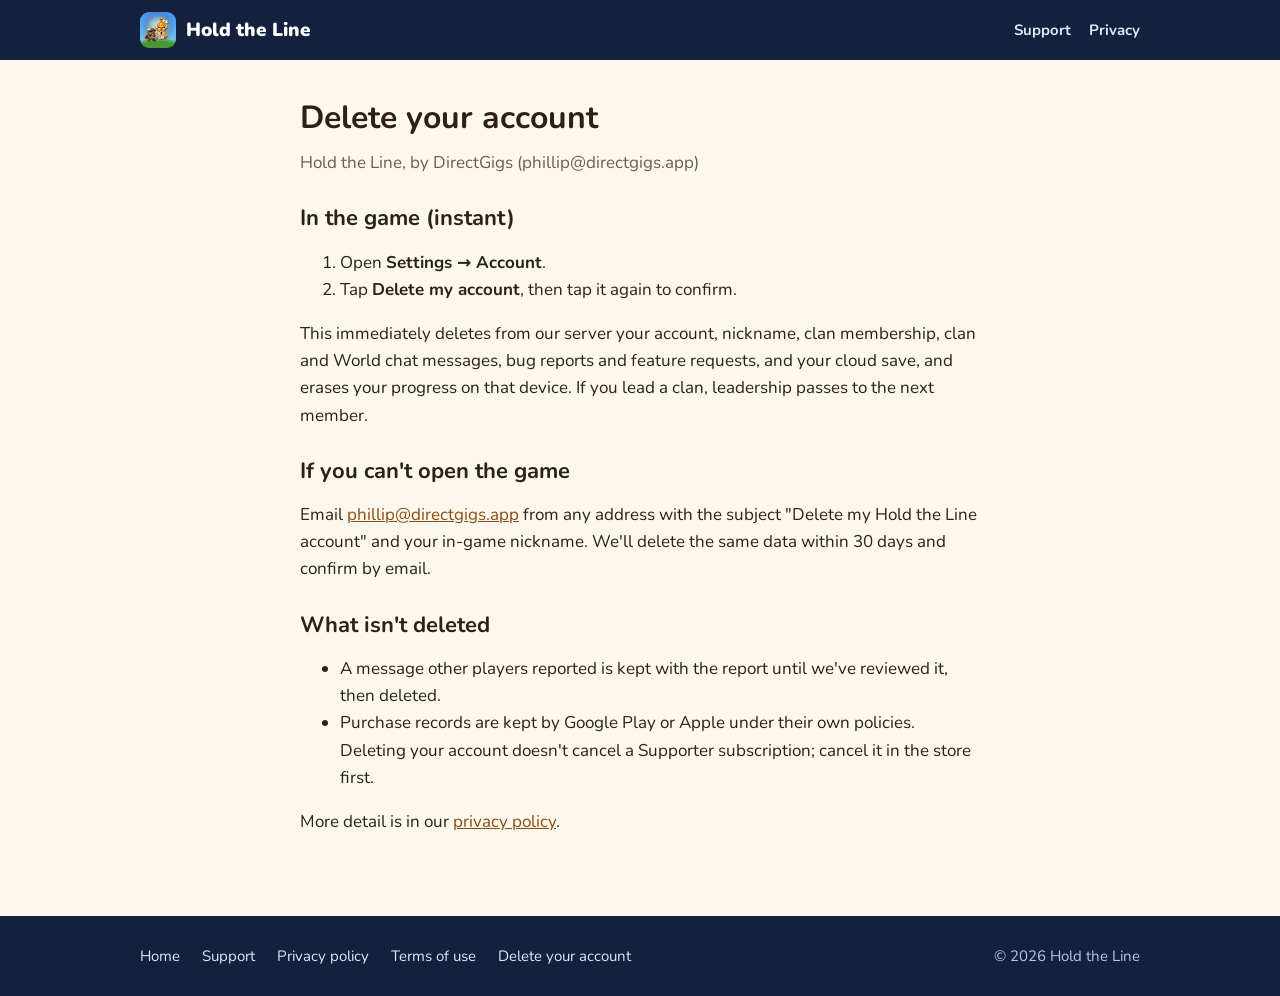
==== delete-account.html @ fb3216eb "Game website: home page, support, terms, account deletion, app-ads.txt Co-Authored-By: Claude Opus 5" ====
<!doctype html>
<html lang="en">
<head>
<meta charset="utf-8">
<meta name="viewport" content="width=device-width, initial-scale=1">
<title>Hold the Line: Delete your account</title>
<link rel="icon" href="img/icon.png">
<link rel="stylesheet" href="https://fonts.googleapis.com/css2?family=Nunito:wght@600;700;800;900&display=swap">
<link rel="stylesheet" href="style.css">
</head>
<body>
<header class="top">
  <div class="wrap">
    <a class="brand" href="./"><img src="img/icon.png" alt="">Hold the Line</a>
    <nav>
      <a href="support.html">Support</a>
      <a href="privacy.html">Privacy</a>
    </nav>
  </div>
</header>
<main class="doc">
<h1>Delete your account</h1>
<p class="meta">Hold the Line, by DirectGigs (phillip@directgigs.app)</p>
<h2>In the game (instant)</h2>
<ol>
  <li>Open <strong>Settings → Account</strong>.</li>
  <li>Tap <strong>Delete my account</strong>, then tap it again to confirm.</li>
</ol>
<p>This immediately deletes from our server your account, nickname, clan membership, clan and World chat messages, bug reports and feature requests, and your cloud save, and erases your progress on that device. If you lead a clan, leadership passes to the next member.</p>
<h2>If you can't open the game</h2>
<p>Email <a href="mailto:phillip@directgigs.app?subject=Delete%20my%20Hold%20the%20Line%20account">phillip@directgigs.app</a> from any address with the subject "Delete my Hold the Line account" and your in-game nickname. We'll delete the same data within 30 days and confirm by email.</p>
<h2>What isn't deleted</h2>
<ul>
  <li>A message other players reported is kept with the report until we've reviewed it, then deleted.</li>
  <li>Purchase records are kept by Google Play or Apple under their own policies. Deleting your account doesn't cancel a Supporter subscription; cancel it in the store first.</li>
</ul>
<p>More detail is in our <a href="privacy.html">privacy policy</a>.</p>
</main>
<footer>
  <div class="wrap">
    <a href="./">Home</a>
    <a href="support.html">Support</a>
    <a href="privacy.html">Privacy policy</a>
    <a href="terms.html">Terms of use</a>
    <a href="delete-account.html">Delete your account</a>
    <span class="copy">&copy; 2026 Hold the Line</span>
  </div>
</footer>
</body>
</html>
---- style.css ----
:root {
  --navy: #14213d;
  --navy-2: #1b2a4a;
  --sky: #3f7fe0;
  --gold: #ffd23f;
  --gold-dark: #c98a12;
  --cream: #fdf8ee;
  --ink: #2b2118;
  --muted: #6b5d4f;
  --green: #4caf50;
  --card: #ffffff;
  --line: #eadfca;
}

* { box-sizing: border-box; }
html { -webkit-text-size-adjust: 100%; }
body {
  margin: 0;
  background: var(--cream);
  color: var(--ink);
  font: 17px/1.6 "Nunito", system-ui, -apple-system, "Segoe UI", sans-serif;
}
img { max-width: 100%; display: block; }
a { color: #8a4b12; }

.wrap { max-width: 1040px; margin: 0 auto; padding: 0 20px; }

/* Header */
.top {
  background: var(--navy);
  color: #fff;
  position: sticky; top: 0; z-index: 10;
}
.top .wrap { display: flex; align-items: center; gap: 14px; height: 60px; }
.brand { display: flex; align-items: center; gap: 10px; color: #fff; text-decoration: none; font-weight: 900; font-size: 19px; }
.brand img { width: 36px; height: 36px; border-radius: 9px; }
.top nav { margin-left: auto; display: flex; gap: 18px; }
.top nav a { color: #dbe6ff; text-decoration: none; font-weight: 700; font-size: 15px; }
.top nav a:hover { color: var(--gold); }

/* Hero */
.hero {
  background: radial-gradient(1200px 500px at 70% 0%, #4f8ff0 0%, #2a5fc4 45%, var(--navy-2) 100%);
  color: #fff;
  overflow: hidden;
}
.hero .wrap { display: grid; grid-template-columns: 1.1fr 0.9fr; gap: 40px; align-items: center; padding-top: 56px; padding-bottom: 56px; }
.hero h1 {
  font-size: clamp(40px, 7vw, 68px); line-height: 1.02; margin: 0 0 14px;
  color: var(--gold); text-shadow: 0 4px 0 #8a5a00, 0 8px 24px rgba(0,0,0,.35);
  letter-spacing: -0.5px;
}
.hero p.lead { font-size: 20px; margin: 0 0 26px; color: #eaf1ff; max-width: 30em; }
.badges { display: flex; flex-wrap: wrap; gap: 12px; align-items: center; }
.store {
  display: inline-flex; align-items: center; gap: 10px; padding: 10px 18px; border-radius: 14px;
  background: #000; color: #fff; text-decoration: none; font-weight: 800; border: 2px solid rgba(255,255,255,.25);
}
.store small { display: block; font-weight: 600; font-size: 11px; opacity: .8; line-height: 1.1; }
.store b { display: block; font-size: 18px; line-height: 1.1; }
.store.soon { opacity: .65; pointer-events: none; }
.chips { display: flex; flex-wrap: wrap; gap: 8px; margin-top: 20px; }
.chip { background: rgba(255,255,255,.14); border: 1px solid rgba(255,255,255,.25); padding: 4px 12px; border-radius: 999px; font-size: 14px; font-weight: 700; }
.phone {
  justify-self: center; width: min(320px, 80vw);
  border-radius: 34px; padding: 10px; background: #0b1220;
  box-shadow: 0 30px 60px rgba(0,0,0,.45), inset 0 0 0 2px #2a3550;
  transform: rotate(3deg);
}
.phone img { border-radius: 26px; }

/* Sections */
section.band { padding: 64px 0; }
section.band.alt { background: #f5ecd9; }
h2 { font-size: clamp(28px, 4vw, 38px); margin: 0 0 10px; line-height: 1.15; }
.sub { color: var(--muted); margin: 0 0 32px; font-size: 18px; }
.grid3 { display: grid; grid-template-columns: repeat(3, 1fr); gap: 20px; }
.card {
  background: var(--card); border: 1px solid var(--line); border-radius: 20px; padding: 22px;
  box-shadow: 0 6px 0 var(--line);
}
.card .art { height: 120px; display: grid; place-items: center; margin-bottom: 8px; }
.card .art img { max-height: 120px; width: auto; }
.card h3 { margin: 4px 0 6px; font-size: 21px; }
.card p { margin: 0; color: var(--muted); }

.lineup { display: flex; justify-content: center; align-items: flex-end; gap: 10px; flex-wrap: wrap; margin-top: 8px; }
.lineup img { height: 140px; width: auto; filter: drop-shadow(0 8px 10px rgba(0,0,0,.25)); }

.fair { display: grid; grid-template-columns: auto 1fr; gap: 24px; align-items: center; }
.fair img { width: 120px; }
.fair ul { margin: 10px 0 0; padding-left: 20px; }
.fair li { margin: 4px 0; }

/* Plain pages (privacy, terms, support) */
main.doc { max-width: 720px; margin: 0 auto; padding: 32px 20px 64px; }
main.doc h1 { font-size: 32px; margin: 0 0 6px; }
main.doc h2 { font-size: 22px; margin: 30px 0 8px; }
main.doc .meta { color: var(--muted); margin: 0 0 20px; }
details { background: #fff; border: 1px solid var(--line); border-radius: 14px; padding: 12px 16px; margin: 10px 0; }
summary { font-weight: 800; cursor: pointer; }

/* Footer */
footer { background: var(--navy); color: #b9c6e4; padding: 28px 0; font-size: 15px; }
footer .wrap { display: flex; flex-wrap: wrap; gap: 14px 22px; align-items: center; }
footer a { color: #dbe6ff; text-decoration: none; }
footer a:hover { color: var(--gold); }
footer .copy { margin-left: auto; }

@media (max-width: 760px) {
  .hero .wrap { grid-template-columns: 1fr; padding-top: 36px; }
  .phone { transform: none; }
  .grid3 { grid-template-columns: 1fr; }
  .top nav { gap: 12px; }
  .top nav a.hide-sm { display: none; }
  .fair { grid-template-columns: 1fr; }
  footer .copy { margin-left: 0; }
}
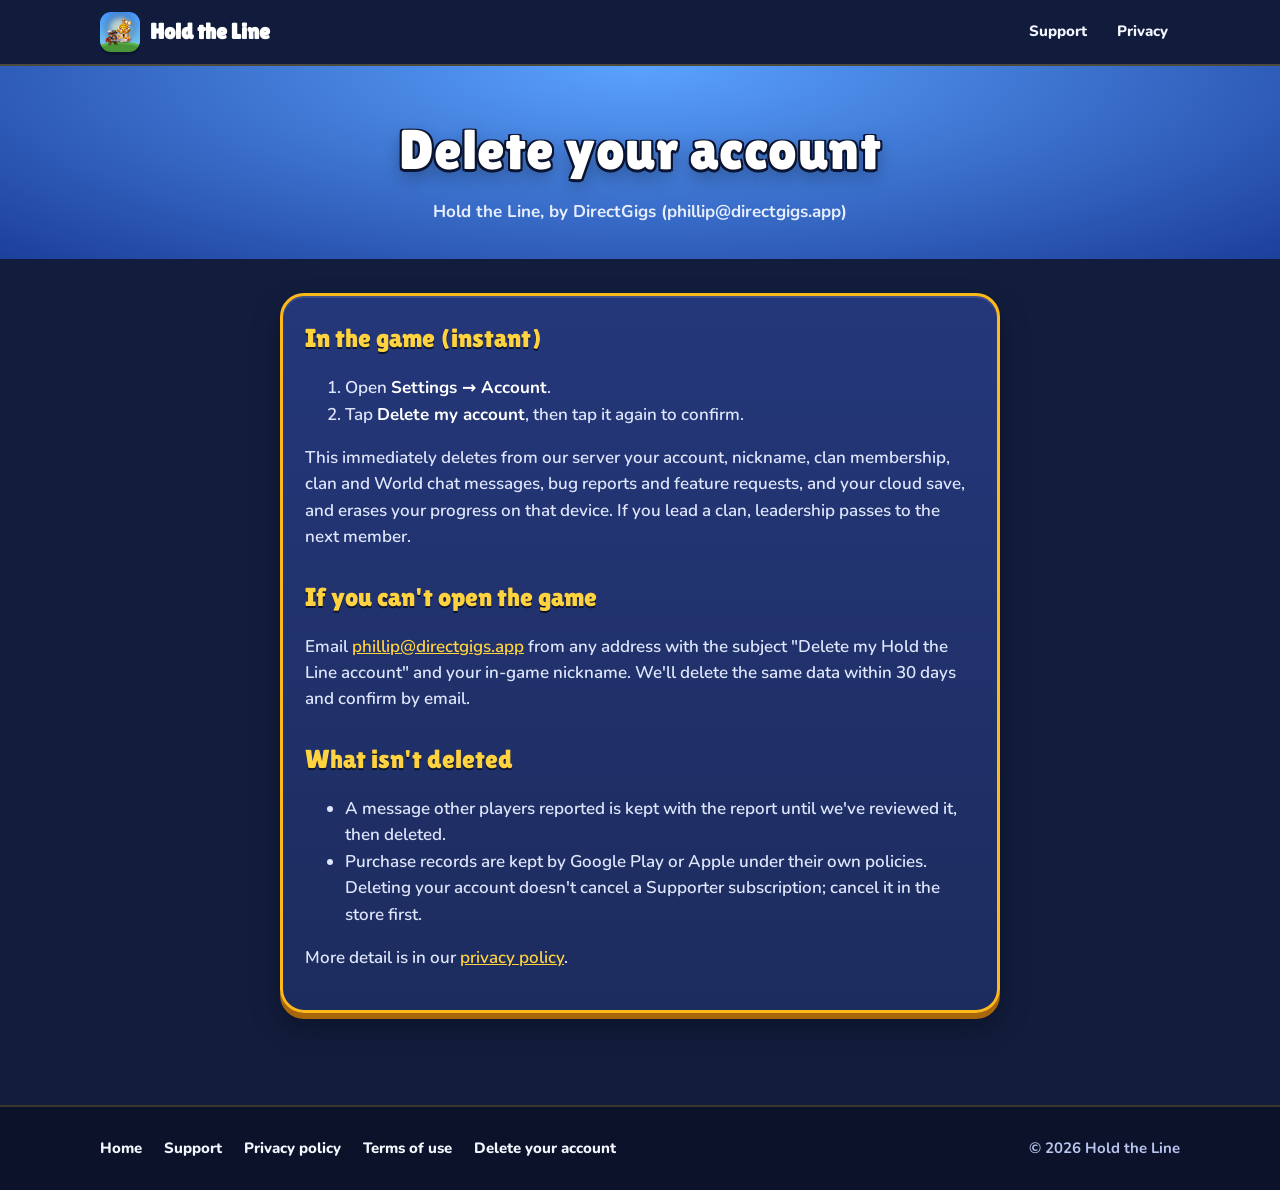
==== commit 01d619e0: "Website redesign in the game's style Sky rays and outlined gold Lilita lettering like the game's men" ====
--- a/delete-account.html
+++ b/delete-account.html
@@ -5,7 +5,7 @@
 <meta name="viewport" content="width=device-width, initial-scale=1">
 <title>Hold the Line: Delete your account</title>
 <link rel="icon" href="img/icon.png">
-<link rel="stylesheet" href="https://fonts.googleapis.com/css2?family=Nunito:wght@600;700;800;900&display=swap">
+<link rel="stylesheet" href="https://fonts.googleapis.com/css2?family=Lilita+One&family=Nunito:wght@600;700;800;900&display=swap">
 <link rel="stylesheet" href="style.css">
 </head>
 <body>
@@ -18,9 +18,12 @@
     </nav>
   </div>
 </header>
+<section class="pagehead">
+  <h1 class="gtitle">Delete your account</h1>
+  <p>Hold the Line, by DirectGigs (phillip@directgigs.app)</p>
+</section>
 <main class="doc">
-<h1>Delete your account</h1>
-<p class="meta">Hold the Line, by DirectGigs (phillip@directgigs.app)</p>
+<div class="panel">
 <h2>In the game (instant)</h2>
 <ol>
   <li>Open <strong>Settings → Account</strong>.</li>
@@ -35,6 +38,7 @@
   <li>Purchase records are kept by Google Play or Apple under their own policies. Deleting your account doesn't cancel a Supporter subscription; cancel it in the store first.</li>
 </ul>
 <p>More detail is in our <a href="privacy.html">privacy policy</a>.</p>
+</div>
 </main>
 <footer>
   <div class="wrap">
--- a/style.css
+++ b/style.css
@@ -1,118 +1,259 @@
+/* Hold the Line website. Styled like the game's own menus: sky-blue
+   rays, Lilita One headings with a dark outline, navy panels edged in
+   gold, and chunky buttons with a pressed-down lip. */
 :root {
-  --navy: #14213d;
-  --navy-2: #1b2a4a;
-  --sky: #3f7fe0;
+  --sky-1: #5aa2ff;
+  --sky-2: #2f6fe0;
+  --sky-3: #1c3f9a;
+  --navy: #121d3d;
+  --navy-2: #1a2a57;
+  --panel: #1d2c5e;
+  --panel-2: #24377a;
   --gold: #ffd23f;
-  --gold-dark: #c98a12;
-  --cream: #fdf8ee;
-  --ink: #2b2118;
-  --muted: #6b5d4f;
-  --green: #4caf50;
-  --card: #ffffff;
-  --line: #eadfca;
+  --gold-2: #ffb81c;
+  --gold-dark: #a8650a;
+  --ink: #2a1a08;
+  --text: #f4f7ff;
+  --muted: #b8c6ef;
+  --grass-1: #7fd04b;
+  --grass-2: #3f9a2c;
+  --night-1: #3a1d6b;
+  --night-2: #170c33;
+  --display: "Lilita One", "Arial Rounded MT Bold", system-ui, sans-serif;
+  --body: "Nunito", system-ui, -apple-system, "Segoe UI", sans-serif;
 }
 
 * { box-sizing: border-box; }
-html { -webkit-text-size-adjust: 100%; }
+html { -webkit-text-size-adjust: 100%; scroll-behavior: smooth; }
 body {
   margin: 0;
-  background: var(--cream);
-  color: var(--ink);
-  font: 17px/1.6 "Nunito", system-ui, -apple-system, "Segoe UI", sans-serif;
+  background: var(--navy);
+  color: var(--text);
+  font: 700 17px/1.55 var(--body);
+  overflow-x: hidden;
 }
 img { max-width: 100%; display: block; }
-a { color: #8a4b12; }
-
-.wrap { max-width: 1040px; margin: 0 auto; padding: 0 20px; }
-
-/* Header */
+a { color: var(--gold); }
+.wrap { max-width: 1120px; margin: 0 auto; padding: 0 20px; }
+
+/* Outlined game lettering. */
+.gtitle, h2.g {
+  font-family: var(--display);
+  font-weight: 400;
+  letter-spacing: 0.5px;
+  color: #fff;
+  -webkit-text-stroke: 0;
+  text-shadow:
+    0 3px 0 #0b1430, 2px 2px 0 #0b1430, -2px 2px 0 #0b1430, 2px -1px 0 #0b1430, -2px -1px 0 #0b1430,
+    0 8px 18px rgba(0, 0, 0, 0.35);
+}
+
+/* ---------- top bar ---------- */
 .top {
-  background: var(--navy);
-  color: #fff;
-  position: sticky; top: 0; z-index: 10;
-}
-.top .wrap { display: flex; align-items: center; gap: 14px; height: 60px; }
-.brand { display: flex; align-items: center; gap: 10px; color: #fff; text-decoration: none; font-weight: 900; font-size: 19px; }
-.brand img { width: 36px; height: 36px; border-radius: 9px; }
-.top nav { margin-left: auto; display: flex; gap: 18px; }
-.top nav a { color: #dbe6ff; text-decoration: none; font-weight: 700; font-size: 15px; }
-.top nav a:hover { color: var(--gold); }
-
-/* Hero */
-.hero {
-  background: radial-gradient(1200px 500px at 70% 0%, #4f8ff0 0%, #2a5fc4 45%, var(--navy-2) 100%);
-  color: #fff;
-  overflow: hidden;
-}
-.hero .wrap { display: grid; grid-template-columns: 1.1fr 0.9fr; gap: 40px; align-items: center; padding-top: 56px; padding-bottom: 56px; }
-.hero h1 {
-  font-size: clamp(40px, 7vw, 68px); line-height: 1.02; margin: 0 0 14px;
-  color: var(--gold); text-shadow: 0 4px 0 #8a5a00, 0 8px 24px rgba(0,0,0,.35);
-  letter-spacing: -0.5px;
-}
-.hero p.lead { font-size: 20px; margin: 0 0 26px; color: #eaf1ff; max-width: 30em; }
-.badges { display: flex; flex-wrap: wrap; gap: 12px; align-items: center; }
+  position: sticky; top: 0; z-index: 20;
+  background: rgba(18, 29, 61, 0.92);
+  backdrop-filter: blur(8px);
+  border-bottom: 2px solid rgba(255, 210, 63, 0.25);
+}
+.top .wrap { display: flex; align-items: center; gap: 14px; height: 64px; }
+.brand { display: flex; align-items: center; gap: 10px; color: #fff; text-decoration: none; font-family: var(--display); font-size: 22px; }
+.brand img { width: 40px; height: 40px; border-radius: 11px; box-shadow: 0 3px 0 #0b1430; }
+.top nav { margin-left: auto; display: flex; gap: 6px; }
+.top nav a {
+  color: var(--text); text-decoration: none; font-weight: 800; font-size: 15px;
+  padding: 7px 12px; border-radius: 10px;
+}
+.top nav a:hover { background: rgba(255, 255, 255, 0.08); color: var(--gold); }
+
+/* ---------- buttons ---------- */
+.btn {
+  display: inline-flex; align-items: center; justify-content: center; gap: 10px;
+  font-family: var(--display); font-size: 24px; color: var(--ink); text-decoration: none;
+  padding: 14px 30px 12px; border-radius: 18px;
+  background: linear-gradient(#ffe46b, var(--gold-2));
+  box-shadow: 0 6px 0 var(--gold-dark), 0 10px 20px rgba(0, 0, 0, 0.3), inset 0 2px 0 rgba(255, 255, 255, 0.6);
+  transition: transform 0.08s, box-shadow 0.08s;
+}
+.btn:hover { transform: translateY(-1px); }
+.btn:active { transform: translateY(4px); box-shadow: 0 2px 0 var(--gold-dark), inset 0 2px 0 rgba(255, 255, 255, 0.6); }
 .store {
   display: inline-flex; align-items: center; gap: 10px; padding: 10px 18px; border-radius: 14px;
-  background: #000; color: #fff; text-decoration: none; font-weight: 800; border: 2px solid rgba(255,255,255,.25);
-}
-.store small { display: block; font-weight: 600; font-size: 11px; opacity: .8; line-height: 1.1; }
-.store b { display: block; font-size: 18px; line-height: 1.1; }
-.store.soon { opacity: .65; pointer-events: none; }
-.chips { display: flex; flex-wrap: wrap; gap: 8px; margin-top: 20px; }
-.chip { background: rgba(255,255,255,.14); border: 1px solid rgba(255,255,255,.25); padding: 4px 12px; border-radius: 999px; font-size: 14px; font-weight: 700; }
+  background: #050811; color: #fff; text-decoration: none; border: 2px solid rgba(255, 255, 255, 0.28);
+  box-shadow: 0 5px 0 #000;
+}
+.store small { display: block; font-weight: 700; font-size: 11px; opacity: 0.8; line-height: 1.1; letter-spacing: 0.3px; }
+.store b { display: block; font-size: 19px; line-height: 1.1; font-weight: 800; }
+.store.soon { opacity: 0.6; }
+
+/* ---------- hero ---------- */
+.hero {
+  position: relative; overflow: hidden; isolation: isolate;
+  background: radial-gradient(ellipse at 50% 30%, var(--sky-1) 0%, var(--sky-2) 45%, var(--sky-3) 100%);
+  padding: 46px 0 0;
+}
+.rays {
+  position: absolute; inset: -60%; z-index: -1; opacity: 0.22;
+  background: repeating-conic-gradient(from 0deg at 50% 50%, #fff 0deg 7deg, transparent 7deg 20deg);
+  animation: spin 90s linear infinite;
+  mask-image: radial-gradient(circle at 50% 50%, #000 0%, transparent 60%);
+  -webkit-mask-image: radial-gradient(circle at 50% 50%, #000 0%, transparent 60%);
+}
+@keyframes spin { to { transform: rotate(360deg); } }
+@media (prefers-reduced-motion: reduce) { .rays, .float { animation: none !important; } }
+
+.hero .wrap { display: grid; grid-template-columns: 1.05fr 0.95fr; gap: 30px; align-items: center; }
+.kicker {
+  display: inline-block; background: rgba(10, 20, 50, 0.45); border: 2px solid rgba(255, 255, 255, 0.25);
+  padding: 5px 14px; border-radius: 999px; font-weight: 800; font-size: 14px; letter-spacing: 0.6px; text-transform: uppercase;
+}
+.hero h1 {
+  margin: 14px 0 10px; line-height: 0.95; font-size: clamp(54px, 9vw, 104px);
+  font-family: var(--display); font-weight: 400; color: var(--gold);
+  text-shadow:
+    0 5px 0 var(--gold-dark), 3px 3px 0 #5a2d00, -3px 3px 0 #5a2d00, 3px -2px 0 #5a2d00, -3px -2px 0 #5a2d00,
+    0 7px 0 #5a2d00, 0 16px 30px rgba(0, 0, 0, 0.4);
+}
+.hero .lead { font-size: 20px; max-width: 30em; margin: 0 0 26px; color: #fff; text-shadow: 0 2px 0 rgba(10, 20, 50, 0.5); }
+.cta { display: flex; flex-wrap: wrap; gap: 14px; align-items: center; }
+.chips { display: flex; flex-wrap: wrap; gap: 8px; margin-top: 22px; }
+.chip {
+  background: rgba(10, 20, 50, 0.4); border: 2px solid rgba(255, 255, 255, 0.22);
+  padding: 4px 12px; border-radius: 999px; font-size: 14px; font-weight: 800;
+}
+.chip b { color: var(--gold); }
+
+.stage { position: relative; height: 520px; }
+.stage .castle { position: absolute; left: 50%; bottom: 40px; width: 360px; transform: translateX(-50%); filter: drop-shadow(0 18px 18px rgba(0, 0, 0, 0.35)); }
+.stage .hero-c { position: absolute; left: 0; bottom: 6px; width: 240px; filter: drop-shadow(0 14px 14px rgba(0, 0, 0, 0.35)); }
+.stage .boss-c { position: absolute; right: -10px; bottom: 30px; width: 230px; filter: drop-shadow(0 14px 14px rgba(0, 0, 0, 0.35)); }
+.stage .roc { position: absolute; right: 30px; top: 0; width: 170px; }
+.float { animation: bob 4s ease-in-out infinite; }
+.float.b { animation-delay: -1.3s; }
+.float.c { animation-delay: -2.6s; }
+@keyframes bob { 50% { transform: translateY(-10px); } }
+.stage .castle.float { animation-name: bobc; }
+@keyframes bobc { 0%, 100% { transform: translateX(-50%); } 50% { transform: translateX(-50%) translateY(-8px); } }
+
+.grassline {
+  height: 70px; margin-top: -10px;
+  background: linear-gradient(var(--grass-1), var(--grass-2));
+  border-top: 4px solid #a6e86b;
+  box-shadow: inset 0 -10px 0 rgba(0, 0, 0, 0.12);
+  border-radius: 50% 50% 0 0 / 30px 30px 0 0;
+}
+
+/* ---------- sections ---------- */
+section.band { padding: 72px 0; position: relative; }
+section.band.grass { background: linear-gradient(var(--grass-2), #2e7a22); padding-top: 20px; }
+section.band.night { background: radial-gradient(ellipse at 50% 0%, var(--night-1), var(--night-2) 75%); }
+section.band.deep { background: linear-gradient(var(--navy-2), var(--navy)); }
+.head { text-align: center; margin: 0 auto 36px; max-width: 760px; }
+h2.g { font-size: clamp(34px, 5vw, 52px); margin: 0 0 8px; line-height: 1.05; }
+.head p { margin: 0; color: var(--muted); font-size: 19px; }
+.grass .head p { color: #eaffdd; }
+
+/* Navy-and-gold panels, like the quest cards in the game. */
+.panel {
+  background: linear-gradient(var(--panel-2), var(--panel));
+  border: 3px solid var(--gold-2);
+  border-radius: 24px;
+  box-shadow: 0 6px 0 var(--gold-dark), 0 14px 28px rgba(0, 0, 0, 0.35), inset 0 2px 0 rgba(255, 255, 255, 0.12);
+  padding: 22px;
+}
+.grid3 { display: grid; grid-template-columns: repeat(3, 1fr); gap: 22px; }
+.feat { text-align: center; padding-top: 10px; }
+.feat .art { height: 190px; display: grid; place-items: end center; margin: -50px 0 10px; }
+.feat .art img { max-height: 200px; width: auto; filter: drop-shadow(0 12px 12px rgba(0, 0, 0, 0.4)); }
+.feat h3 { font-family: var(--display); font-weight: 400; font-size: 30px; margin: 0 0 6px; color: var(--gold); text-shadow: 0 3px 0 #0b1430; }
+.feat p { margin: 0; color: var(--muted); }
+.grid3.lift { margin-top: 70px; }
+
+/* Screenshot strip in phone frames. */
+.phones {
+  display: flex; gap: 22px; overflow-x: auto; scroll-snap-type: x mandatory;
+  padding: 10px 20px 26px; margin: 0 -20px;
+  scrollbar-width: thin;
+}
 .phone {
-  justify-self: center; width: min(320px, 80vw);
-  border-radius: 34px; padding: 10px; background: #0b1220;
-  box-shadow: 0 30px 60px rgba(0,0,0,.45), inset 0 0 0 2px #2a3550;
-  transform: rotate(3deg);
-}
-.phone img { border-radius: 26px; }
-
-/* Sections */
-section.band { padding: 64px 0; }
-section.band.alt { background: #f5ecd9; }
-h2 { font-size: clamp(28px, 4vw, 38px); margin: 0 0 10px; line-height: 1.15; }
-.sub { color: var(--muted); margin: 0 0 32px; font-size: 18px; }
-.grid3 { display: grid; grid-template-columns: repeat(3, 1fr); gap: 20px; }
-.card {
-  background: var(--card); border: 1px solid var(--line); border-radius: 20px; padding: 22px;
-  box-shadow: 0 6px 0 var(--line);
-}
-.card .art { height: 120px; display: grid; place-items: center; margin-bottom: 8px; }
-.card .art img { max-height: 120px; width: auto; }
-.card h3 { margin: 4px 0 6px; font-size: 21px; }
-.card p { margin: 0; color: var(--muted); }
-
-.lineup { display: flex; justify-content: center; align-items: flex-end; gap: 10px; flex-wrap: wrap; margin-top: 8px; }
-.lineup img { height: 140px; width: auto; filter: drop-shadow(0 8px 10px rgba(0,0,0,.25)); }
-
-.fair { display: grid; grid-template-columns: auto 1fr; gap: 24px; align-items: center; }
-.fair img { width: 120px; }
-.fair ul { margin: 10px 0 0; padding-left: 20px; }
-.fair li { margin: 4px 0; }
-
-/* Plain pages (privacy, terms, support) */
-main.doc { max-width: 720px; margin: 0 auto; padding: 32px 20px 64px; }
-main.doc h1 { font-size: 32px; margin: 0 0 6px; }
-main.doc h2 { font-size: 22px; margin: 30px 0 8px; }
-main.doc .meta { color: var(--muted); margin: 0 0 20px; }
-details { background: #fff; border: 1px solid var(--line); border-radius: 14px; padding: 12px 16px; margin: 10px 0; }
-summary { font-weight: 800; cursor: pointer; }
-
-/* Footer */
-footer { background: var(--navy); color: #b9c6e4; padding: 28px 0; font-size: 15px; }
-footer .wrap { display: flex; flex-wrap: wrap; gap: 14px 22px; align-items: center; }
-footer a { color: #dbe6ff; text-decoration: none; }
+  flex: 0 0 auto; width: 250px; scroll-snap-align: center; margin: 0;
+  border-radius: 34px; padding: 9px; background: #070b18;
+  box-shadow: 0 0 0 3px #2c3a66, 0 20px 40px rgba(0, 0, 0, 0.5);
+}
+.phone img { border-radius: 26px; width: 100%; height: 470px; object-fit: cover; object-position: top; }
+.phone figcaption { text-align: center; font-family: var(--display); font-size: 20px; padding: 10px 0 2px; color: #fff; }
+@media (min-width: 1160px) { .phones { justify-content: center; overflow: visible; gap: 18px; } .phone { width: 196px; } .phone img { height: 370px; } }
+
+/* Boss lineup. */
+.bosses { display: grid; grid-template-columns: repeat(5, 1fr); gap: 10px; align-items: end; }
+.boss { text-align: center; }
+.boss img { width: 100%; max-height: 230px; object-fit: contain; filter: drop-shadow(0 14px 12px rgba(0, 0, 0, 0.5)); }
+.boss span {
+  display: inline-block; margin-top: 10px; font-family: var(--display); font-size: 19px;
+  background: rgba(0, 0, 0, 0.35); border: 2px solid rgba(255, 210, 63, 0.5); padding: 3px 12px; border-radius: 999px;
+}
+
+/* Big numbers row. */
+.stats { display: grid; grid-template-columns: repeat(4, 1fr); gap: 16px; margin-top: 40px; }
+.stat { text-align: center; padding: 16px 10px; }
+.stat b { display: block; font-family: var(--display); font-weight: 400; font-size: 46px; color: var(--gold); line-height: 1; text-shadow: 0 4px 0 #0b1430; }
+.stat span { color: var(--muted); font-size: 15px; }
+
+/* Fair play. */
+.fair { display: grid; grid-template-columns: 220px 1fr; gap: 30px; align-items: center; }
+.fair img { width: 220px; filter: drop-shadow(0 14px 14px rgba(0, 0, 0, 0.45)); }
+.fair ul { list-style: none; padding: 0; margin: 14px 0 0; }
+.fair li { padding-left: 34px; position: relative; margin: 10px 0; color: var(--muted); }
+.fair li::before {
+  content: "✓"; position: absolute; left: 0; top: 0; width: 24px; height: 24px; border-radius: 50%;
+  background: #3fbf4a; color: #fff; display: grid; place-items: center; font-size: 14px; box-shadow: 0 3px 0 #23762b;
+}
+.fair p { margin: 0; font-size: 19px; }
+
+.final { text-align: center; }
+.final .cta { justify-content: center; margin-top: 22px; }
+
+/* ---------- plain pages (support, terms, privacy) ---------- */
+.pagehead { background: radial-gradient(ellipse at 50% 0%, var(--sky-1), var(--sky-3)); padding: 40px 0 34px; text-align: center; }
+.pagehead h1 { margin: 0; font-size: clamp(38px, 6vw, 56px); }
+.pagehead p { margin: 6px 0 0; color: #e7efff; }
+main.doc { max-width: 760px; margin: 0 auto; padding: 34px 20px 70px; }
+main.doc .panel { margin-bottom: 22px; }
+main.doc h2 { font-family: var(--display); font-weight: 400; font-size: 26px; color: var(--gold); margin: 26px 0 8px; text-shadow: 0 2px 0 #0b1430; }
+main.doc .panel > h2:first-child { margin-top: 0; }
+main.doc p, main.doc li { color: #dfe6fb; font-weight: 600; }
+main.doc strong { color: #fff; }
+details {
+  background: linear-gradient(var(--panel-2), var(--panel)); border: 2px solid rgba(255, 210, 63, 0.55);
+  border-radius: 16px; padding: 14px 18px; margin: 12px 0; box-shadow: 0 4px 0 rgba(168, 101, 10, 0.7);
+}
+summary { font-weight: 800; cursor: pointer; color: #fff; font-size: 18px; }
+details p { margin: 10px 0 0; }
+
+/* ---------- footer ---------- */
+footer { background: #0b1229; color: var(--muted); padding: 30px 0; font-size: 15px; border-top: 2px solid rgba(255, 210, 63, 0.2); }
+footer .wrap { display: flex; flex-wrap: wrap; gap: 12px 22px; align-items: center; }
+footer a { color: var(--text); text-decoration: none; font-weight: 800; }
 footer a:hover { color: var(--gold); }
 footer .copy { margin-left: auto; }
 
-@media (max-width: 760px) {
-  .hero .wrap { grid-template-columns: 1fr; padding-top: 36px; }
-  .phone { transform: none; }
-  .grid3 { grid-template-columns: 1fr; }
-  .top nav { gap: 12px; }
+/* ---------- small screens ---------- */
+@media (max-width: 860px) {
+  .hero .wrap { grid-template-columns: 1fr; text-align: center; }
+  .hero .lead { margin-left: auto; margin-right: auto; }
+  .cta, .chips { justify-content: center; }
+  .stage { height: 360px; max-width: 420px; width: 100%; margin: 0 auto; }
+  .stage .castle { width: 250px; bottom: 30px; }
+  .stage .hero-c { width: 160px; }
+  .stage .boss-c { width: 150px; right: 0; }
+  .stage .roc { width: 110px; right: 20px; }
+  .grid3 { grid-template-columns: 1fr; gap: 64px; }
+  .grid3.lift { margin-top: 60px; }
+  .bosses { grid-template-columns: repeat(3, 1fr); }
+  .bosses .boss:nth-child(n+4) { display: none; }
+  .stats { grid-template-columns: repeat(2, 1fr); }
+  .fair { grid-template-columns: 1fr; text-align: center; }
+  .fair img { width: 160px; margin: 0 auto; }
+  .fair ul { text-align: left; display: inline-block; }
   .top nav a.hide-sm { display: none; }
-  .fair { grid-template-columns: 1fr; }
   footer .copy { margin-left: 0; }
 }
